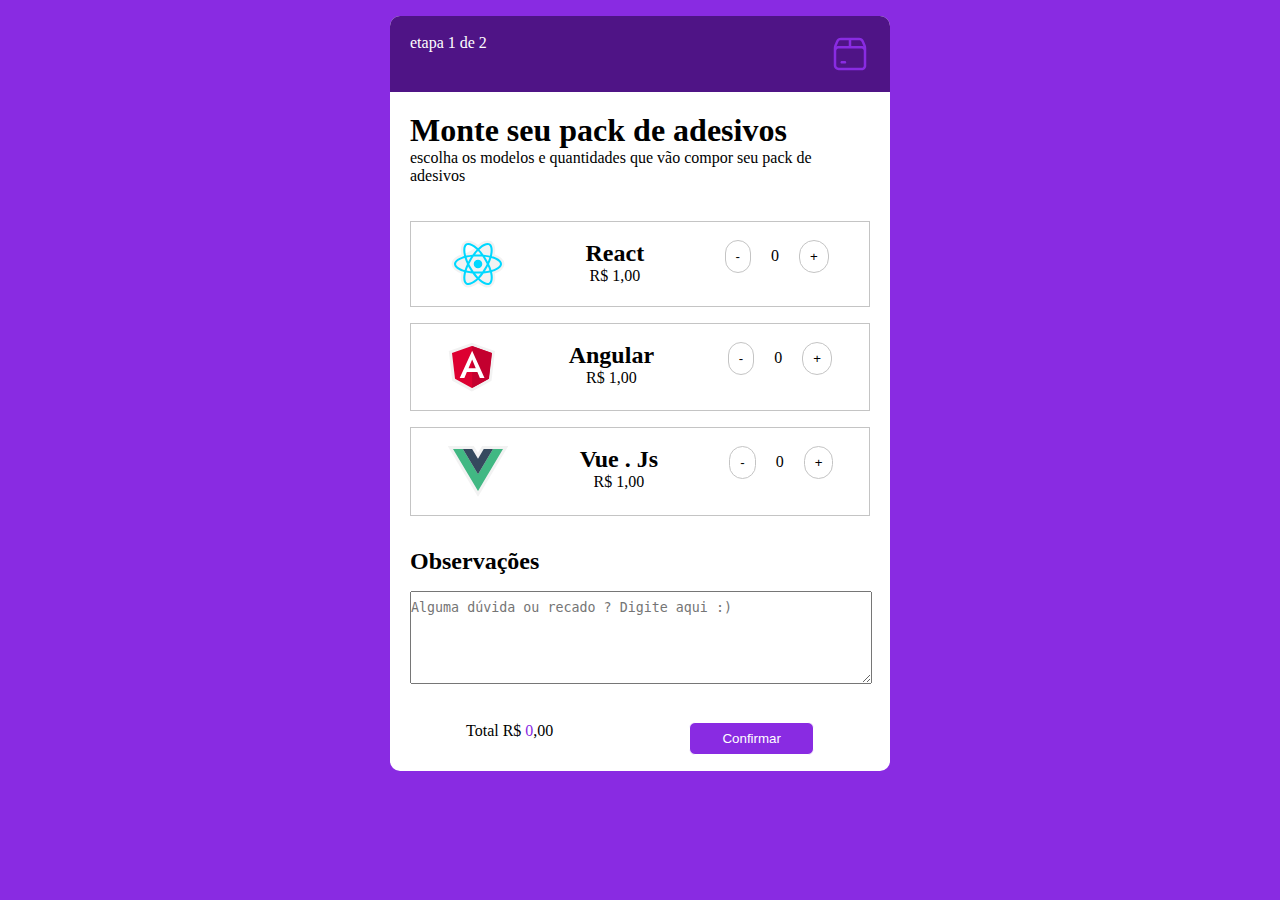
==== index.html @ a0654a11 "primeira parte form" ====
<!DOCTYPE html>
<html lang="pt-br">
<head>
    <meta charset="UTF-8">
    <meta http-equiv="X-UA-Compatible" content="IE=edge">
    <meta name="viewport" content="width=device-width, initial-scale=1.0">
    <!--ONLY CSS-->
    <link rel="stylesheet" href="css/main.css">
    <title>Bem Paggo | Comprar Adesivos nunca foi tão fácil</title>
</head>
<body>
    <nav class="form">
        <div class="header">
            <p> etapa 1 de 2 </p>
            <img src="img/Icon.svg" alt="">
        </div>
        <div class="title">
            <h1>Monte seu pack de adesivos</h1>
            <p>escolha os modelos e quantidades que vão compor seu pack de adesivos</p>
        </div>
        <div class="main">
            <div class="group">
                <img src="img/adesivoReact.svg" alt="">
                <div>
                    <h2>React</h2>
                    <p>R$ 1,00</p>
                    </div>
                <div class="increment">
                    <button onclick="sub('react')" value="sub" > - </button>
                    <span id="react"> 0 </span>
                    <button onclick="add('react')" value="add"> + </button>
                </div>
            </div>
            <div class="group">
                <img src="img/adesivoAngular.svg" alt="">
                <div>
                    <h2>Angular</h2>
                    <p>R$ 1,00</p>
                </div>
                <div class="increment">
                    <button onclick="sub('angular')" value="sub" > - </button>
                    <span id="angular"> 0 </span>
                    <button onclick="add('angular')" value="add"> + </button>
                </div>
            </div>
            <div class="group">
                <img src="img/adesivoVue.svg" alt="">
                <div>
                    <h2>Vue . Js</h2>
                    <p>R$ 1,00</p>
                </div>
                <div class="increment">
                    <button onclick="sub('vue')" value="sub" > - </button>
                    <span id="vue"> 0 </span>
                    <button onclick="add('vue')" value="add"> + </button>
                </div>
            </div>
        </div>
        <div class="section">
            <h2> Observações </h2>
            <textarea class="text" rows="5" placeholder="Alguma dúvida ou recado ? Digite aqui :)"></textarea>
        </div>
        <div class="footer">
            <p> Total R$ <span id="result">0</span>,00 </p>
            <button type="submit"> Confirmar </button>
        </div>
    </nav>
    <script src="script.js"></script>
</body>
</html>
---- css/main.css ----
@import url(./config.css);
@import url(./style.css);
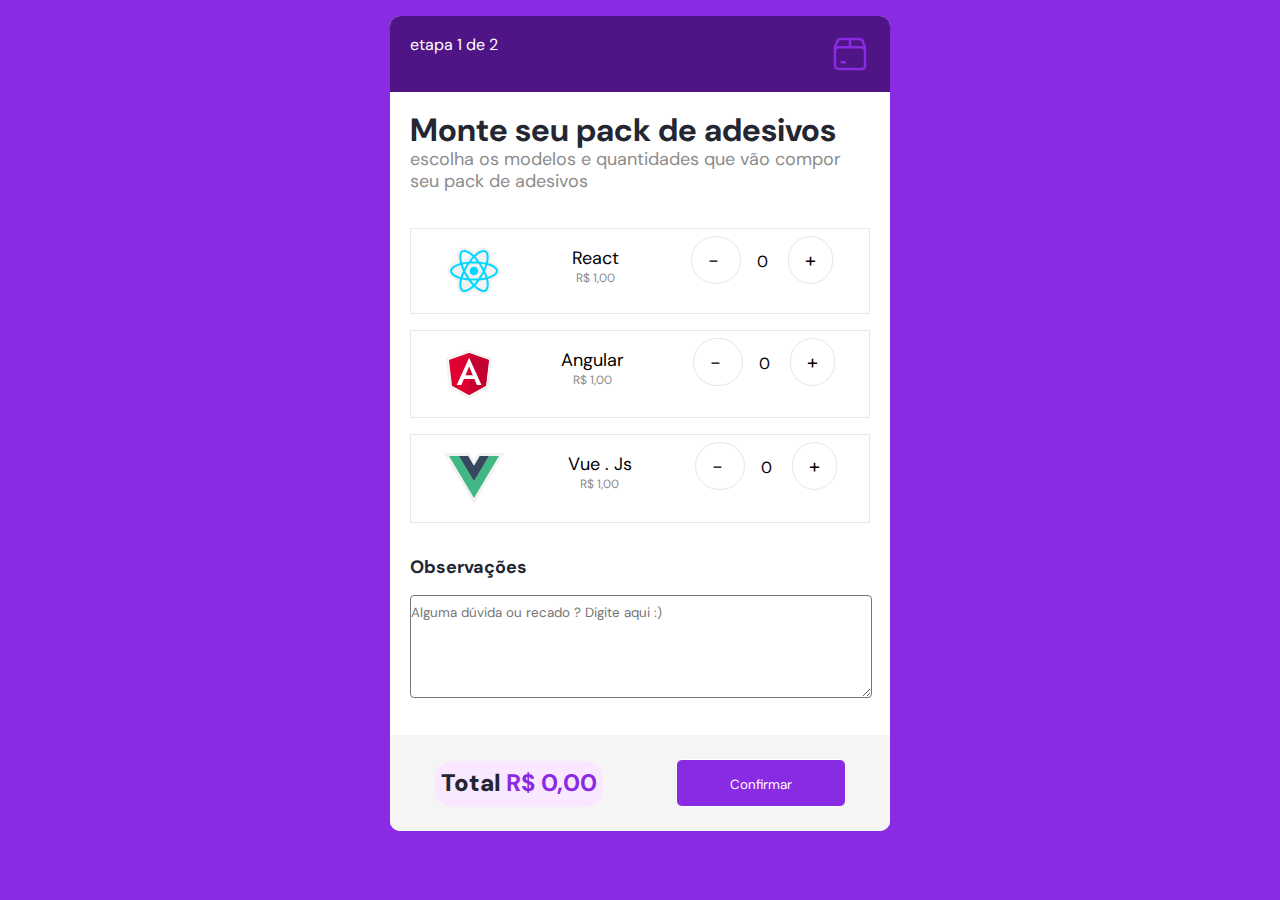
==== commit 97c8b266: "quase finalizado" ====
--- a/index.html
+++ b/index.html
@@ -9,7 +9,7 @@
     <title>Bem Paggo | Comprar Adesivos nunca foi tão fácil</title>
 </head>
 <body>
-    <nav class="form">
+    <form action="sucess.html" method="get" class="form">
         <div class="header">
             <p> etapa 1 de 2 </p>
             <img src="img/Icon.svg" alt="">
@@ -24,11 +24,11 @@
                 <div>
                     <h2>React</h2>
                     <p>R$ 1,00</p>
-                    </div>
+                </div>
                 <div class="increment">
-                    <button onclick="sub('react')" value="sub" > - </button>
+                    <a onclick="sub('react')" > - </a>
                     <span id="react"> 0 </span>
-                    <button onclick="add('react')" value="add"> + </button>
+                    <a onclick="add('react')" > + </a>
                 </div>
             </div>
             <div class="group">
@@ -38,9 +38,9 @@
                     <p>R$ 1,00</p>
                 </div>
                 <div class="increment">
-                    <button onclick="sub('angular')" value="sub" > - </button>
+                    <a onclick="sub('angular')"> - </a>
                     <span id="angular"> 0 </span>
-                    <button onclick="add('angular')" value="add"> + </button>
+                    <a onclick="add('angular')"> + </a>
                 </div>
             </div>
             <div class="group">
@@ -50,9 +50,9 @@
                     <p>R$ 1,00</p>
                 </div>
                 <div class="increment">
-                    <button onclick="sub('vue')" value="sub" > - </button>
+                    <a onclick="sub('vue')"> - </a>
                     <span id="vue"> 0 </span>
-                    <button onclick="add('vue')" value="add"> + </button>
+                    <a onclick="add('vue')"> + </a>
                 </div>
             </div>
         </div>
@@ -61,10 +61,10 @@
             <textarea class="text" rows="5" placeholder="Alguma dúvida ou recado ? Digite aqui :)"></textarea>
         </div>
         <div class="footer">
-            <p> Total R$ <span id="result">0</span>,00 </p>
+            <h3> <b> Total </b> R$ <span id="result">0</span>,00 </h3>
             <button type="submit"> Confirmar </button>
         </div>
-    </nav>
+    </form>
     <script src="script.js"></script>
 </body>
 </html>--- a/css/main.css
+++ b/css/main.css
@@ -1,2 +1,4 @@
+@import url('https://fonts.googleapis.com/css2?family=DM+Sans:wght@400;500;700&display=swap');
 @import url(./config.css);
+@import url(./fonts.css);
 @import url(./style.css);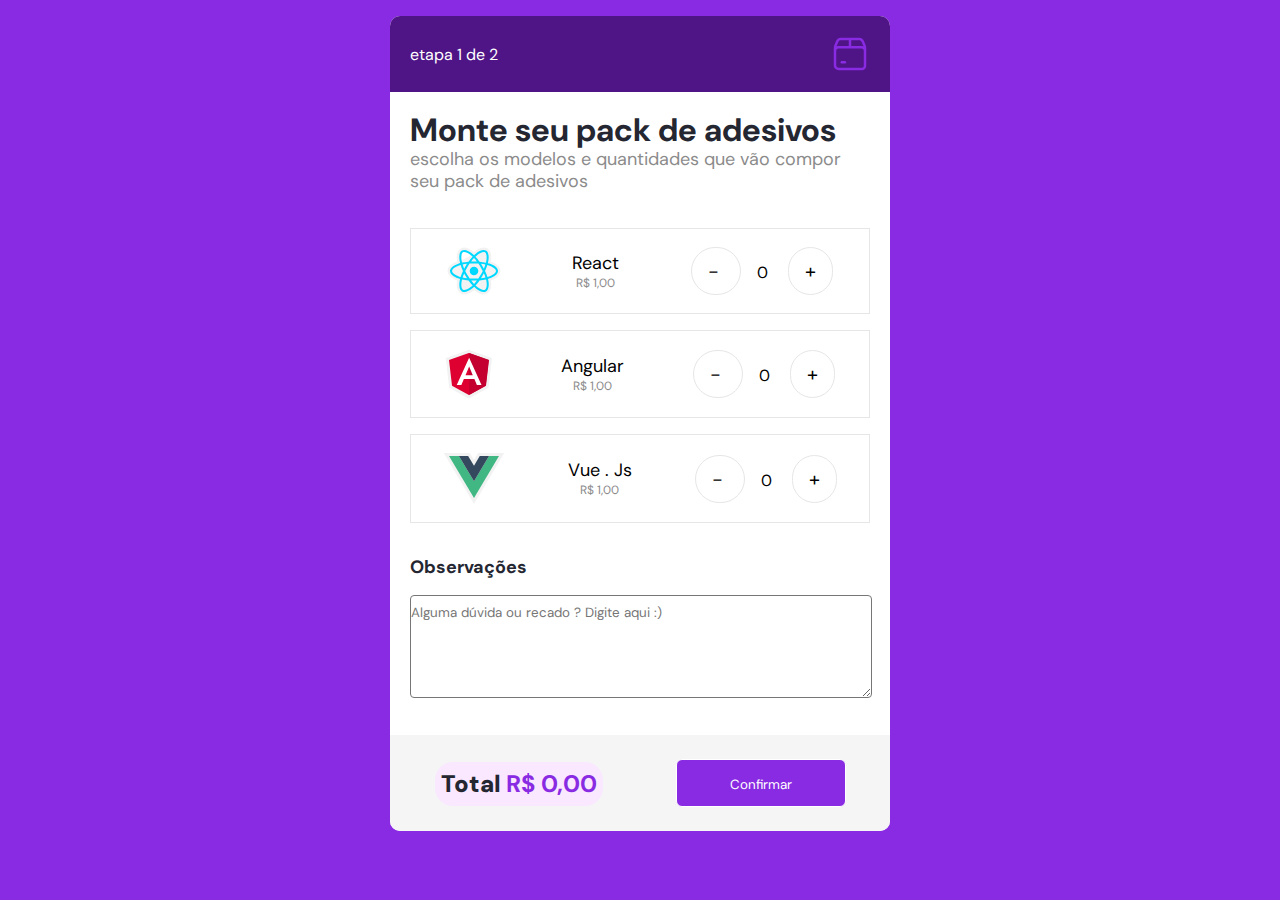
==== commit 5dd2cd55: "versão 1.0" ====
--- a/index.html
+++ b/index.html
@@ -6,6 +6,7 @@
     <meta name="viewport" content="width=device-width, initial-scale=1.0">
     <!--ONLY CSS-->
     <link rel="stylesheet" href="css/main.css">
+    <link rel="shortcut icon" href="img/Icon.svg" type="image/x-icon">
     <title>Bem Paggo | Comprar Adesivos nunca foi tão fácil</title>
 </head>
 <body>
